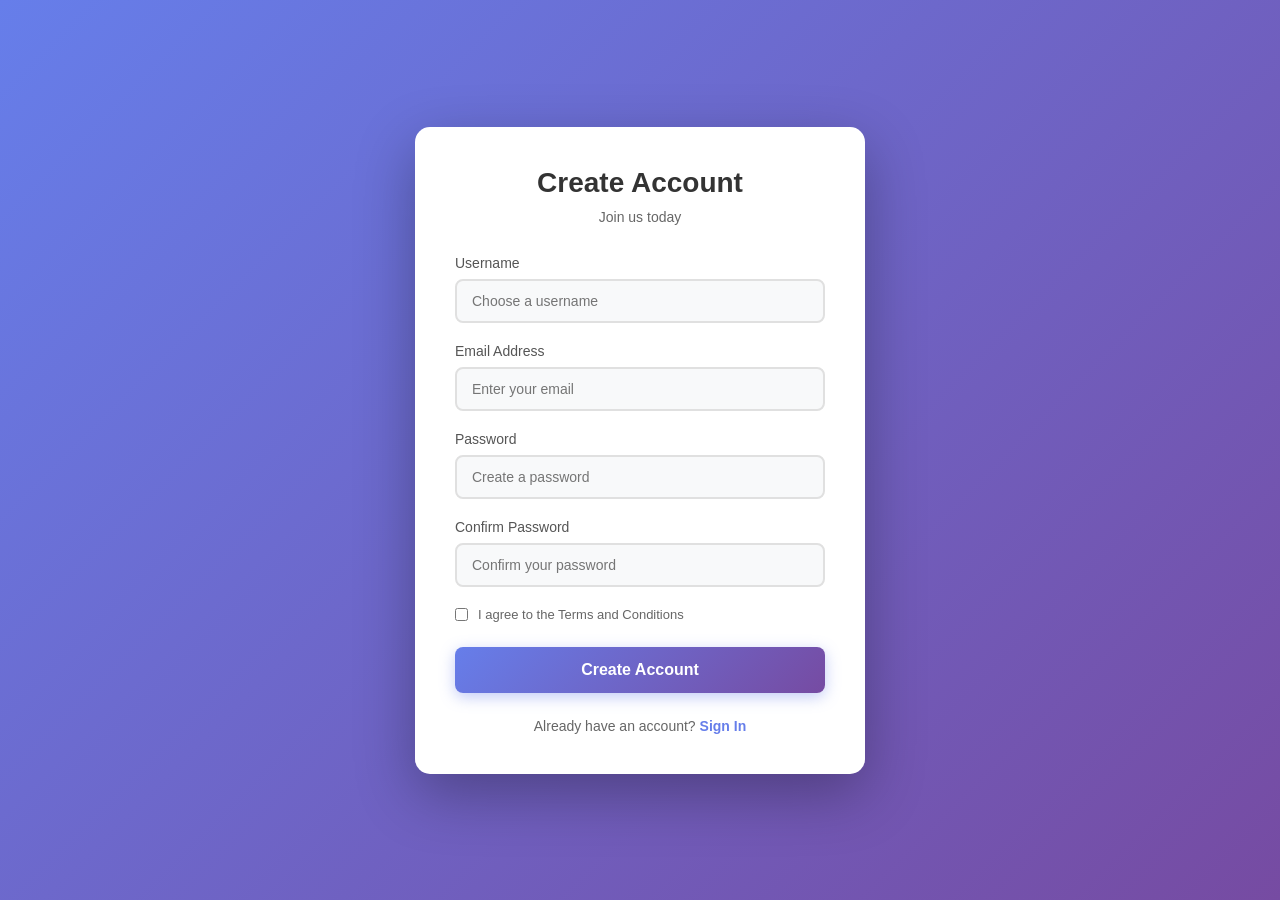
==== frontend/signup.html @ 8f9a998d "add all the project files" ====
<!DOCTYPE html>
<html lang="en">
<head>
    <meta charset="UTF-8">
    <meta name="viewport" content="width=device-width, initial-scale=1.0">
    <title>Sign Up - App</title>
    <link rel="stylesheet" href="signup.css">
</head>
<body>
    <div class="container">
        <div class="signup-box">
            <h1>Create Account</h1>
            <p class="subtitle">Join us today</p>
            
            <form id="signupForm" class="signup-form">
                <div class="form-group">
                    <label for="username">Username</label>
                    <input 
                        type="text" 
                        id="username"
                        name="username"
                        placeholder="Choose a username"
                        required
                    >
                </div>

                <div class="form-group">
                    <label for="email">Email Address</label>
                    <input 
                        type="email" 
                        id="email"
                        name="email"
                        placeholder="Enter your email"
                        required
                    >
                </div>

                <div class="form-group">
                    <label for="password">Password</label>
                    <input 
                        type="password" 
                        id="password"
                        name="password"
                        placeholder="Create a password"
                        required
                    >
                </div>

                <div class="form-group">
                    <label for="confirmPassword">Confirm Password</label>
                    <input 
                        type="password" 
                        id="confirmPassword"
                        name="confirmPassword"
                        placeholder="Confirm your password"
                        required
                    >
                </div>

                <div class="checkbox-group">
                    <input type="checkbox" id="terms" name="terms" required>
                    <label for="terms">I agree to the Terms and Conditions</label>
                </div>

                <button type="submit" class="signup-btn">Create Account</button>
            </form>

            <div class="login-link">
                Already have an account? <a href="index.html">Sign In</a>
            </div>
        </div>
    </div>

    <script src="signup.js"></script>
</body>
</html>
---- frontend/signup.css ----
* {
    margin: 0;
    padding: 0;
    box-sizing: border-box;
}

body {
    font-family: 'Segoe UI', Tahoma, Geneva, Verdana, sans-serif;
    background: linear-gradient(135deg, #667eea 0%, #764ba2 100%);
    min-height: 100vh;
    display: flex;
    justify-content: center;
    align-items: center;
    padding: 20px;
}

.container {
    width: 100%;
    max-width: 450px;
}

.signup-box {
    background: white;
    border-radius: 15px;
    padding: 40px;
    box-shadow: 0 20px 60px rgba(0, 0, 0, 0.3);
    animation: slideUp 0.5s ease-out;
}

@keyframes slideUp {
    from {
        opacity: 0;
        transform: translateY(30px);
    }
    to {
        opacity: 1;
        transform: translateY(0);
    }
}

h1 {
    color: #333;
    margin-bottom: 10px;
    font-size: 28px;
    text-align: center;
}

.subtitle {
    color: #666;
    text-align: center;
    margin-bottom: 30px;
    font-size: 14px;
}

.signup-form {
    margin-bottom: 25px;
}

.form-group {
    margin-bottom: 20px;
}

.form-group label {
    display: block;
    margin-bottom: 8px;
    color: #555;
    font-weight: 500;
    font-size: 14px;
}

.form-group input {
    width: 100%;
    padding: 12px 15px;
    border: 2px solid #e0e0e0;
    border-radius: 8px;
    font-size: 14px;
    transition: all 0.3s ease;
    background: #f8f9fa;
}

.form-group input:focus {
    outline: none;
    border-color: #667eea;
    background: white;
    box-shadow: 0 0 0 3px rgba(102, 126, 234, 0.1);
}

.checkbox-group {
    display: flex;
    align-items: center;
    margin-bottom: 25px;
}

.checkbox-group input[type="checkbox"] {
    width: auto;
    margin-right: 10px;
    cursor: pointer;
}

.checkbox-group label {
    color: #666;
    font-size: 13px;
    cursor: pointer;
    user-select: none;
}

.signup-btn {
    width: 100%;
    padding: 14px;
    background: linear-gradient(135deg, #667eea 0%, #764ba2 100%);
    color: white;
    border: none;
    border-radius: 8px;
    font-size: 16px;
    font-weight: 600;
    cursor: pointer;
    transition: all 0.3s ease;
    box-shadow: 0 4px 15px rgba(102, 126, 234, 0.4);
}

.signup-btn:hover {
    transform: translateY(-2px);
    box-shadow: 0 6px 20px rgba(102, 126, 234, 0.6);
}

.signup-btn:active {
    transform: translateY(0);
}

.signup-btn:disabled {
    opacity: 0.7;
    cursor: not-allowed;
    transform: none;
}

.login-link {
    text-align: center;
    color: #666;
    font-size: 14px;
}

.login-link a {
    color: #667eea;
    text-decoration: none;
    font-weight: 600;
    transition: color 0.3s ease;
}

.login-link a:hover {
    color: #764ba2;
    text-decoration: underline;
}

/* Responsive */
@media (max-width: 480px) {
    .signup-box {
        padding: 30px 25px;
    }
    
    h1 {
        font-size: 24px;
    }
}
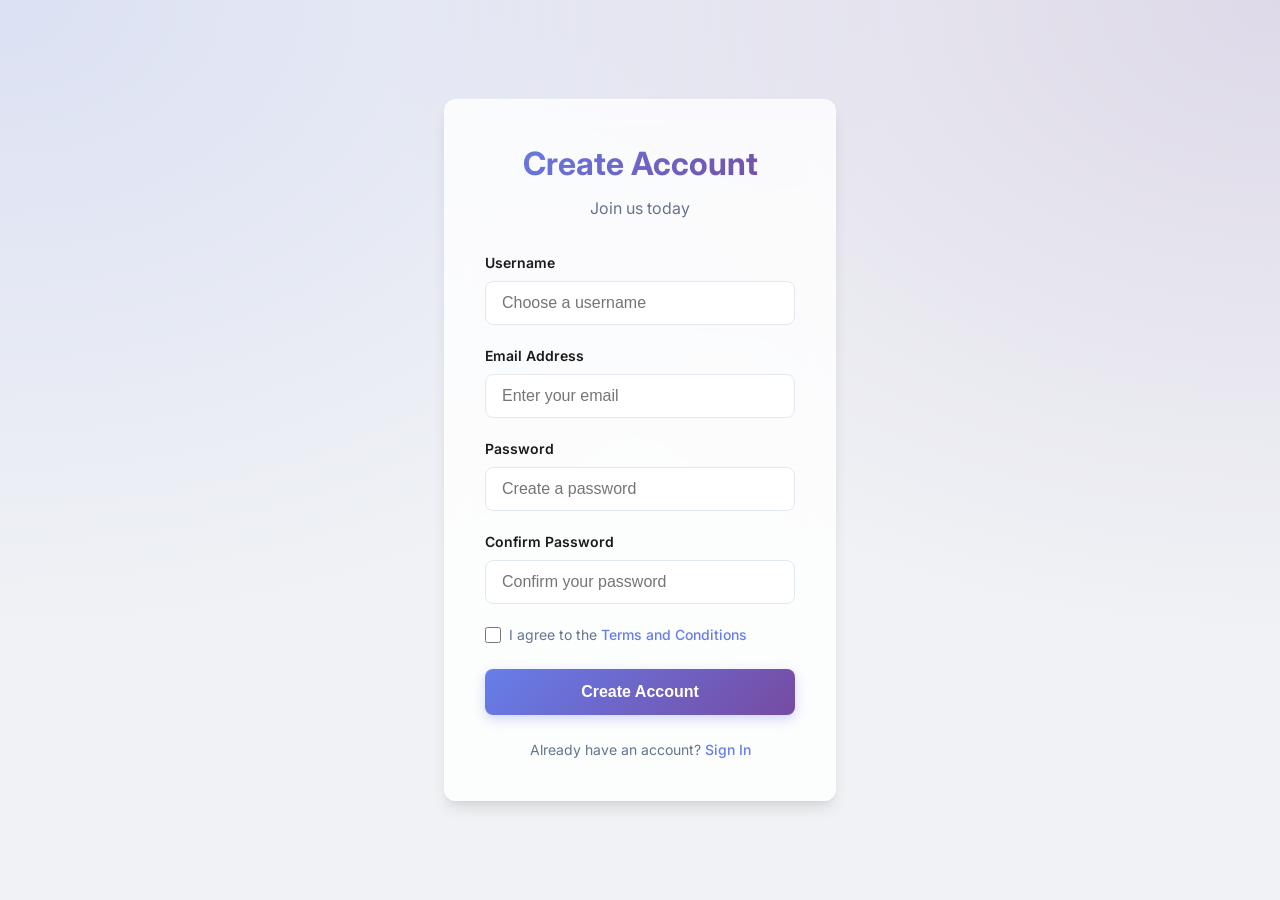
==== commit a0fc6a11: "make a new update" ====
--- a/frontend/signup.html
+++ b/frontend/signup.html
@@ -1,76 +1,65 @@
 <!DOCTYPE html>
 <html lang="en">
+
 <head>
     <meta charset="UTF-8">
     <meta name="viewport" content="width=device-width, initial-scale=1.0">
-    <title>Sign Up - App</title>
-    <link rel="stylesheet" href="signup.css">
+    <meta name="description" content="Join our platform today">
+    <title>Sign Up - Premium App</title>
+    <link rel="preconnect" href="https://fonts.googleapis.com">
+    <link rel="preconnect" href="https://fonts.gstatic.com" crossorigin>
+    <link href="https://fonts.googleapis.com/css2?family=Inter:wght@400;500;600;700&display=swap" rel="stylesheet">
+    <link rel="stylesheet" href="main.css">
 </head>
+
 <body>
     <div class="container">
-        <div class="signup-box">
+        <main class="card">
             <h1>Create Account</h1>
             <p class="subtitle">Join us today</p>
-            
-            <form id="signupForm" class="signup-form">
+
+            <form id="signupForm">
                 <div class="form-group">
                     <label for="username">Username</label>
-                    <input 
-                        type="text" 
-                        id="username"
-                        name="username"
-                        placeholder="Choose a username"
-                        required
-                    >
+                    <input type="text" id="username" name="username" placeholder="Choose a username" required
+                        autocomplete="username">
                 </div>
 
                 <div class="form-group">
                     <label for="email">Email Address</label>
-                    <input 
-                        type="email" 
-                        id="email"
-                        name="email"
-                        placeholder="Enter your email"
-                        required
-                    >
+                    <input type="email" id="email" name="email" placeholder="Enter your email" required
+                        autocomplete="email">
                 </div>
 
                 <div class="form-group">
                     <label for="password">Password</label>
-                    <input 
-                        type="password" 
-                        id="password"
-                        name="password"
-                        placeholder="Create a password"
-                        required
-                    >
+                    <input type="password" id="password" name="password" placeholder="Create a password" required
+                        autocomplete="new-password">
                 </div>
 
                 <div class="form-group">
                     <label for="confirmPassword">Confirm Password</label>
-                    <input 
-                        type="password" 
-                        id="confirmPassword"
-                        name="confirmPassword"
-                        placeholder="Confirm your password"
-                        required
-                    >
+                    <input type="password" id="confirmPassword" name="confirmPassword"
+                        placeholder="Confirm your password" required autocomplete="new-password">
                 </div>
 
-                <div class="checkbox-group">
-                    <input type="checkbox" id="terms" name="terms" required>
-                    <label for="terms">I agree to the Terms and Conditions</label>
+                <div class="form-options">
+                    <label class="checkbox-group">
+                        <input type="checkbox" id="terms" name="terms" required>
+                        <span>I agree to the <a href="#">Terms and Conditions</a></span>
+                    </label>
                 </div>
 
-                <button type="submit" class="signup-btn">Create Account</button>
+                <button type="submit" class="btn-primary">Create Account</button>
             </form>
 
-            <div class="login-link">
+            <div class="footer-link">
                 Already have an account? <a href="index.html">Sign In</a>
             </div>
-        </div>
+        </main>
     </div>
 
-    <script src="signup.js"></script>
+    <script type="module" src="signup.js"></script>
 </body>
-</html>
+
+</html>
--- a/frontend/main.css
+++ b/frontend/main.css
@@ -0,0 +1,189 @@
+:root {
+    --primary-gradient: linear-gradient(135deg, #667eea 0%, #764ba2 100%);
+    --bg-color: #f0f2f5;
+    --text-primary: #1a1a1a;
+    --text-secondary: #64748b;
+    --white: #ffffff;
+    --error: #ef4444;
+    --success: #10b981;
+    --border: #e2e8f0;
+    --shadow-sm: 0 1px 2px 0 rgba(0, 0, 0, 0.05);
+    --shadow-md: 0 4px 6px -1px rgba(0, 0, 0, 0.1), 0 2px 4px -1px rgba(0, 0, 0, 0.06);
+    --shadow-lg: 0 10px 15px -3px rgba(0, 0, 0, 0.1), 0 4px 6px -2px rgba(0, 0, 0, 0.05);
+    --radius: 12px;
+}
+
+* {
+    margin: 0;
+    padding: 0;
+    box-sizing: border-box;
+}
+
+body {
+    font-family: 'Inter', -apple-system, BlinkMacSystemFont, "Segoe UI", Roboto, sans-serif;
+    background: var(--bg-color);
+    background-image:
+        radial-gradient(at 0% 0%, rgba(102, 126, 234, 0.15) 0px, transparent 50%),
+        radial-gradient(at 100% 0%, rgba(118, 75, 162, 0.15) 0px, transparent 50%);
+    min-height: 100vh;
+    display: flex;
+    justify-content: center;
+    align-items: center;
+    color: var(--text-primary);
+    line-height: 1.5;
+}
+
+.container {
+    width: 100%;
+    max-width: 440px;
+    padding: 24px;
+}
+
+.card {
+    background: rgba(255, 255, 255, 0.8);
+    backdrop-filter: blur(12px);
+    -webkit-backdrop-filter: blur(12px);
+    border: 1px solid rgba(255, 255, 255, 0.3);
+    border-radius: var(--radius);
+    padding: 40px;
+    box-shadow: var(--shadow-lg);
+    animation: fadeIn 0.6s cubic-bezier(0.16, 1, 0.3, 1);
+}
+
+@keyframes fadeIn {
+    from {
+        opacity: 0;
+        transform: translateY(20px);
+    }
+
+    to {
+        opacity: 1;
+        transform: translateY(0);
+    }
+}
+
+h1 {
+    font-size: 32px;
+    font-weight: 700;
+    margin-bottom: 8px;
+    text-align: center;
+    background: var(--primary-gradient);
+    -webkit-background-clip: text;
+    background-clip: text;
+    -webkit-text-fill-color: transparent;
+}
+
+.subtitle {
+    font-size: 16px;
+    color: var(--text-secondary);
+    text-align: center;
+    margin-bottom: 32px;
+}
+
+.form-group {
+    margin-bottom: 20px;
+}
+
+.form-group label {
+    display: block;
+    font-size: 14px;
+    font-weight: 600;
+    color: var(--text-primary);
+    margin-bottom: 8px;
+}
+
+.form-group input {
+    width: 100%;
+    padding: 12px 16px;
+    border: 1.5px solid var(--border);
+    border-radius: 8px;
+    font-size: 16px;
+    transition: all 0.2s;
+    background: var(--white);
+}
+
+.form-group input:focus {
+    outline: none;
+    border-color: #667eea;
+    box-shadow: 0 0 0 4px rgba(102, 126, 234, 0.1);
+}
+
+.btn-primary {
+    width: 100%;
+    padding: 14px;
+    background: var(--primary-gradient);
+    color: white;
+    border: none;
+    border-radius: 8px;
+    font-size: 16px;
+    font-weight: 600;
+    cursor: pointer;
+    transition: all 0.3s cubic-bezier(0.4, 0, 0.2, 1);
+    box-shadow: 0 4px 12px rgba(102, 126, 234, 0.3);
+}
+
+.btn-primary:hover {
+    transform: translateY(-2px);
+    box-shadow: 0 8px 20px rgba(102, 126, 234, 0.4);
+}
+
+.btn-primary:active {
+    transform: translateY(0);
+}
+
+.btn-primary:disabled {
+    opacity: 0.7;
+    cursor: not-allowed;
+    transform: none;
+}
+
+.form-options {
+    display: flex;
+    justify-content: space-between;
+    align-items: center;
+    margin-bottom: 24px;
+    font-size: 14px;
+}
+
+.checkbox-group {
+    display: flex;
+    align-items: center;
+    gap: 8px;
+    cursor: pointer;
+    color: var(--text-secondary);
+}
+
+.checkbox-group input {
+    cursor: pointer;
+    width: 16px;
+    height: 16px;
+}
+
+a {
+    color: #667eea;
+    text-decoration: none;
+    font-weight: 500;
+    transition: color 0.2s;
+}
+
+a:hover {
+    color: #764ba2;
+    text-decoration: underline;
+}
+
+.footer-link {
+    text-align: center;
+    margin-top: 24px;
+    font-size: 14px;
+    color: var(--text-secondary);
+}
+
+@media (max-width: 480px) {
+    .card {
+        padding: 32px 24px;
+    }
+
+    h1 {
+        font-size: 28px;
+    }
+}
